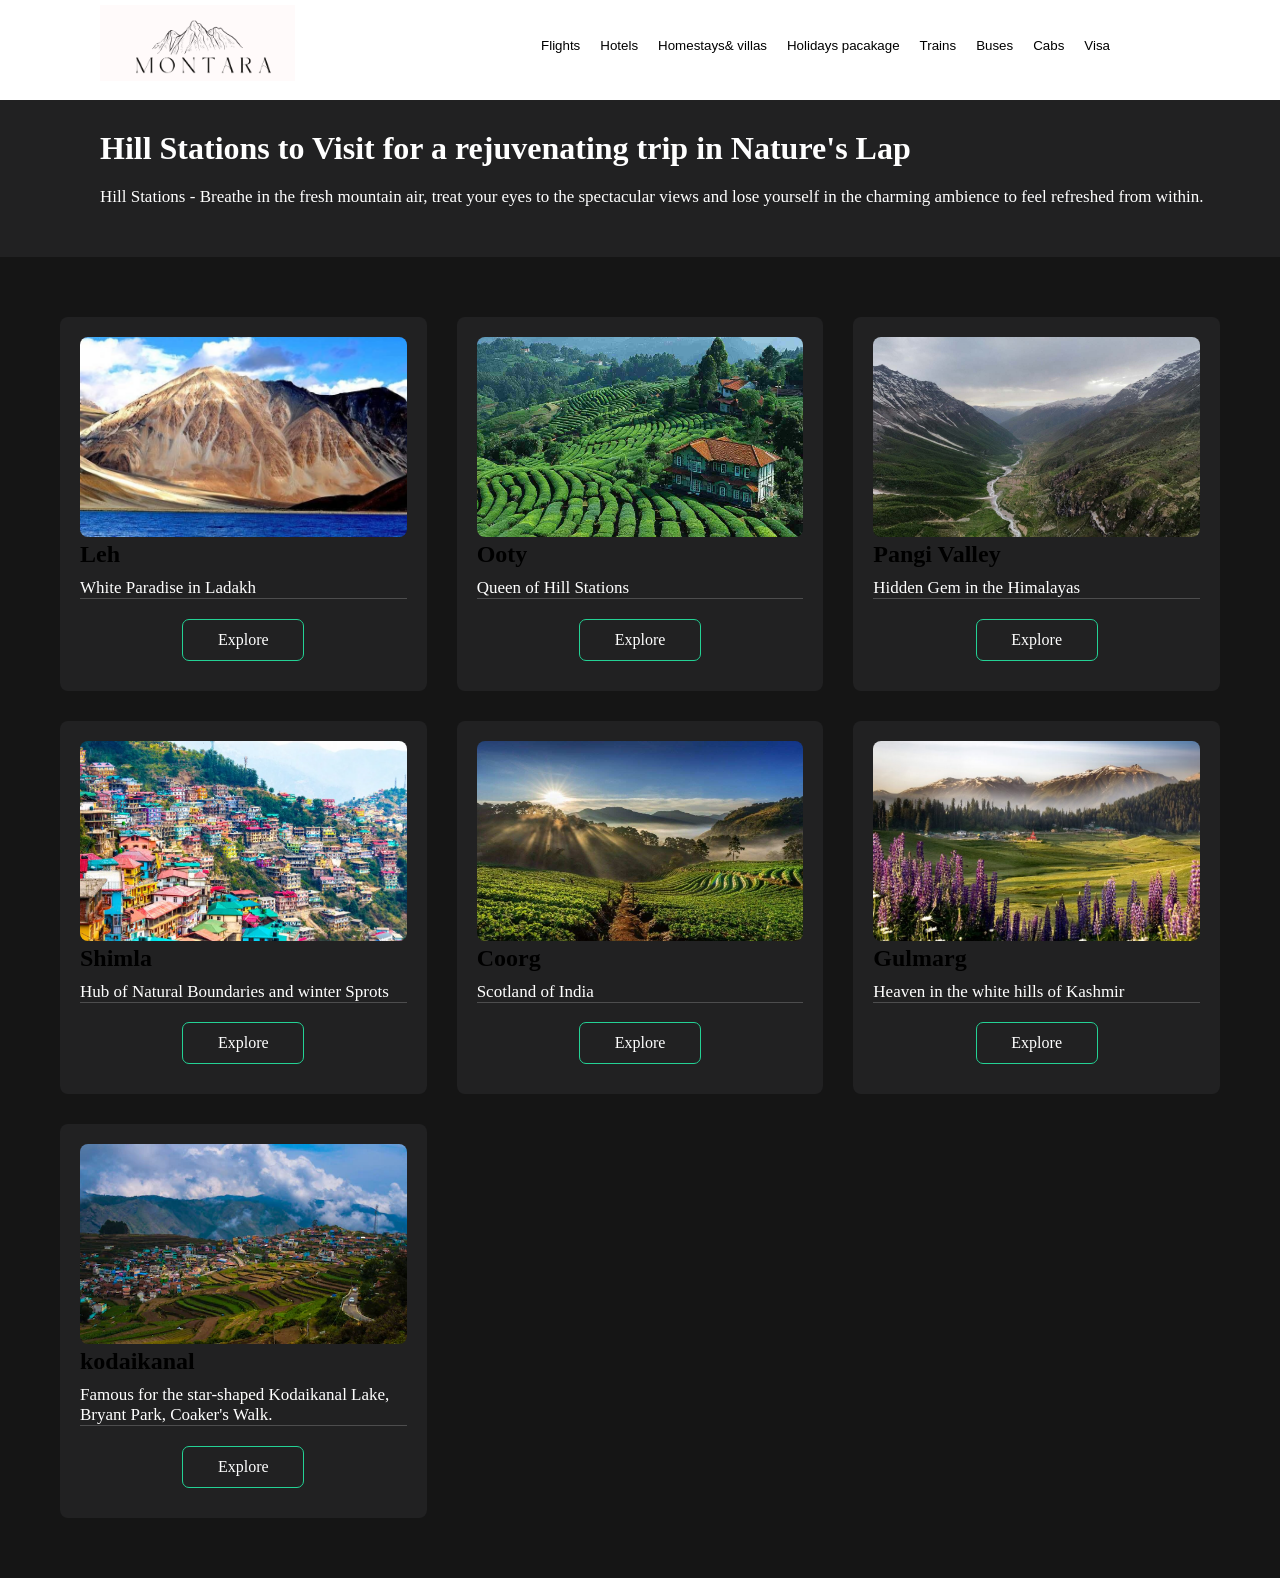
==== index.html @ eee350b7 "code added" ====
<!doctype html>
<html lang="en">

<head>
  <meta charset="UTF-8" />
  <meta name="viewport" content="width=device-width, initial-scale=1.0" />
  <title>Hill Station website</title>
  <link rel="stylesheet" href="style.css" />
</head>

<body>
  <header>
    <div class="box">
      <nav>
        <span><img width="195px" src="Montara.png" /></span>
        <div>
          <button class="headerButtons">Flights</button>
          <button class="headerButtons">Hotels</button>
          <button class="headerButtons">Homestays& villas</button>
          <button class="headerButtons">Holidays pacakage</button>
          <button class="headerButtons">Trains</button>
          <button class="headerButtons">Buses</button>
          <button class="headerButtons">Cabs</button>
          <button class="headerButtons">Visa</button>
        </div>
      </nav>
      <div class="Info">
        <h1>
          Hill Stations to Visit for a rejuvenating trip in Nature's Lap
        </h1>
        <p>
          Hill Stations - Breathe in the fresh mountain air, treat your eyes
          to the spectacular views and lose yourself in the charming ambience
          to feel refreshed from within.
        </p>
      </div>
    </div>
  </header>
  <section class="top-destinations">
    <div class="Cards">
      <img src="Leh-Ladakh.jpg" />
      <h1>Leh</h1>
      <p class="shortPara">White Paradise in Ladakh</p>
      <div class="seperation"></div>
      <a href="leh.html" class="Explore">Explore</a>
    </div>
    <div class="Cards">
      <img src="ooty.jpg" />
      <h1>Ooty</h1>
      <p class="shortPara">Queen of Hill Stations</p>
      <div class="seperation"></div>
      <a href="ooty.html" class="Explore">Explore</a>
    </div>
    <div class="Cards">
      <img src="PangiValleyB.jpg" />
      <h1>Pangi Valley</h1>
      <p class="shortPara">Hidden Gem in the Himalayas</p>
      <div class="seperation"></div>
      <a href="PangiValley.html" class="Explore">Explore</a>
    </div>
    <div class="Cards">
      <img src="Shimla.webp" />
      <h1>Shimla</h1>
      <p class="shortPara">Hub of Natural Boundaries and winter Sprots</p>
      <div class="seperation"></div>
      <a href="Shimla.html" class="Explore">Explore</a>
    </div>
    <div class="Cards">
      <img src="Coorg.jpg" />
      <h1>Coorg</h1>
      <p class="shortPara">Scotland of India</p>
      <div class="seperation"></div>
      <a href="coorg.html" class="Explore">Explore</a>
    </div>
    <div class="Cards">
      <img src="gulmarg.jpg" />
      <h1>Gulmarg</h1>
      <p class="shortPara">Heaven in the white hills of Kashmir</p>
      <div class="seperation"></div>
      <a href="gulmarg.html" class="Explore">Explore</a>
    </div>
    <div class="Cards">
      <img src="Kodaikanal.webp" />
      <h1>kodaikanal</h1>
      <p class="shortPara">
        Famous for the star-shaped Kodaikanal Lake, Bryant Park, Coaker's
        Walk.
      </p>
      <div class="seperation"></div>
      <a href="kodaikanal.html" class="Explore">Explore</a>
    </div>
  </section>

</body>

</html>
---- style.css ----
*{
    margin: 0px;
    padding :0px;
}
image {
    width: 100%; 
    height: auto;   
     
}
nav{
    max-width: 80vw;
  display: flex;
  justify-content: space-between;
  position: relative;
  margin: 0px 50px 0px 100px;
  align-items: center;
  height: 50px;
  top: 20px;
  padding-bottom: 50px;
}

.headerButtons{
    
    height:30px;
    border: 2px solid white;
    background-color:white;
    padding-right:12px;
}
.headerButtons:hover {
    cursor: pointer;
}
.Info{
    background-color: rgb(33,33,34);
    padding: 30px 0 50px 100px;
    color: white;

}
p{
    padding-top: 20px;
    font-size: 17px;
}
.top-destinations{
    background-color: rgb(21,21,21);
    display: grid;
    grid-template-columns: repeat(3, 1fr);
    gap: 30px;
    padding: 60px;
}

.Cards{
    background-color: rgb(33,33,34);
    border-radius: 8px;
    padding: 20px;
    padding-bottom: 30px;
}
.Cards img{
   width: 100%;
   height: 200px;
   object-fit: cover;
   border-radius: 8px;
}
.Cards :hover{
    cursor:pointer;
    
}
.shortPara{
    color:white;
    padding-top:10px;
}
.seperation{
    height: 0.5px;
    background-color: rgba(255, 255, 255, 0.2);
    margin-bottom: 15px;
}
.Explore{
    display: flex;
    justify-content: center;
    align-items: center;

    width: 120px;
    height: 40px;

    margin: 20px auto 0;   

    border: 1px solid rgb(36, 210, 149);
    border-radius: 7px;
    background-color: rgb(33,33,34);
    color: white;
    text-decoration: none;
}
.top-destinations :hover{
    
  transform: scale(1.06);
  transition: transform 0.3s ease-in-out, box-shadow ease;
}
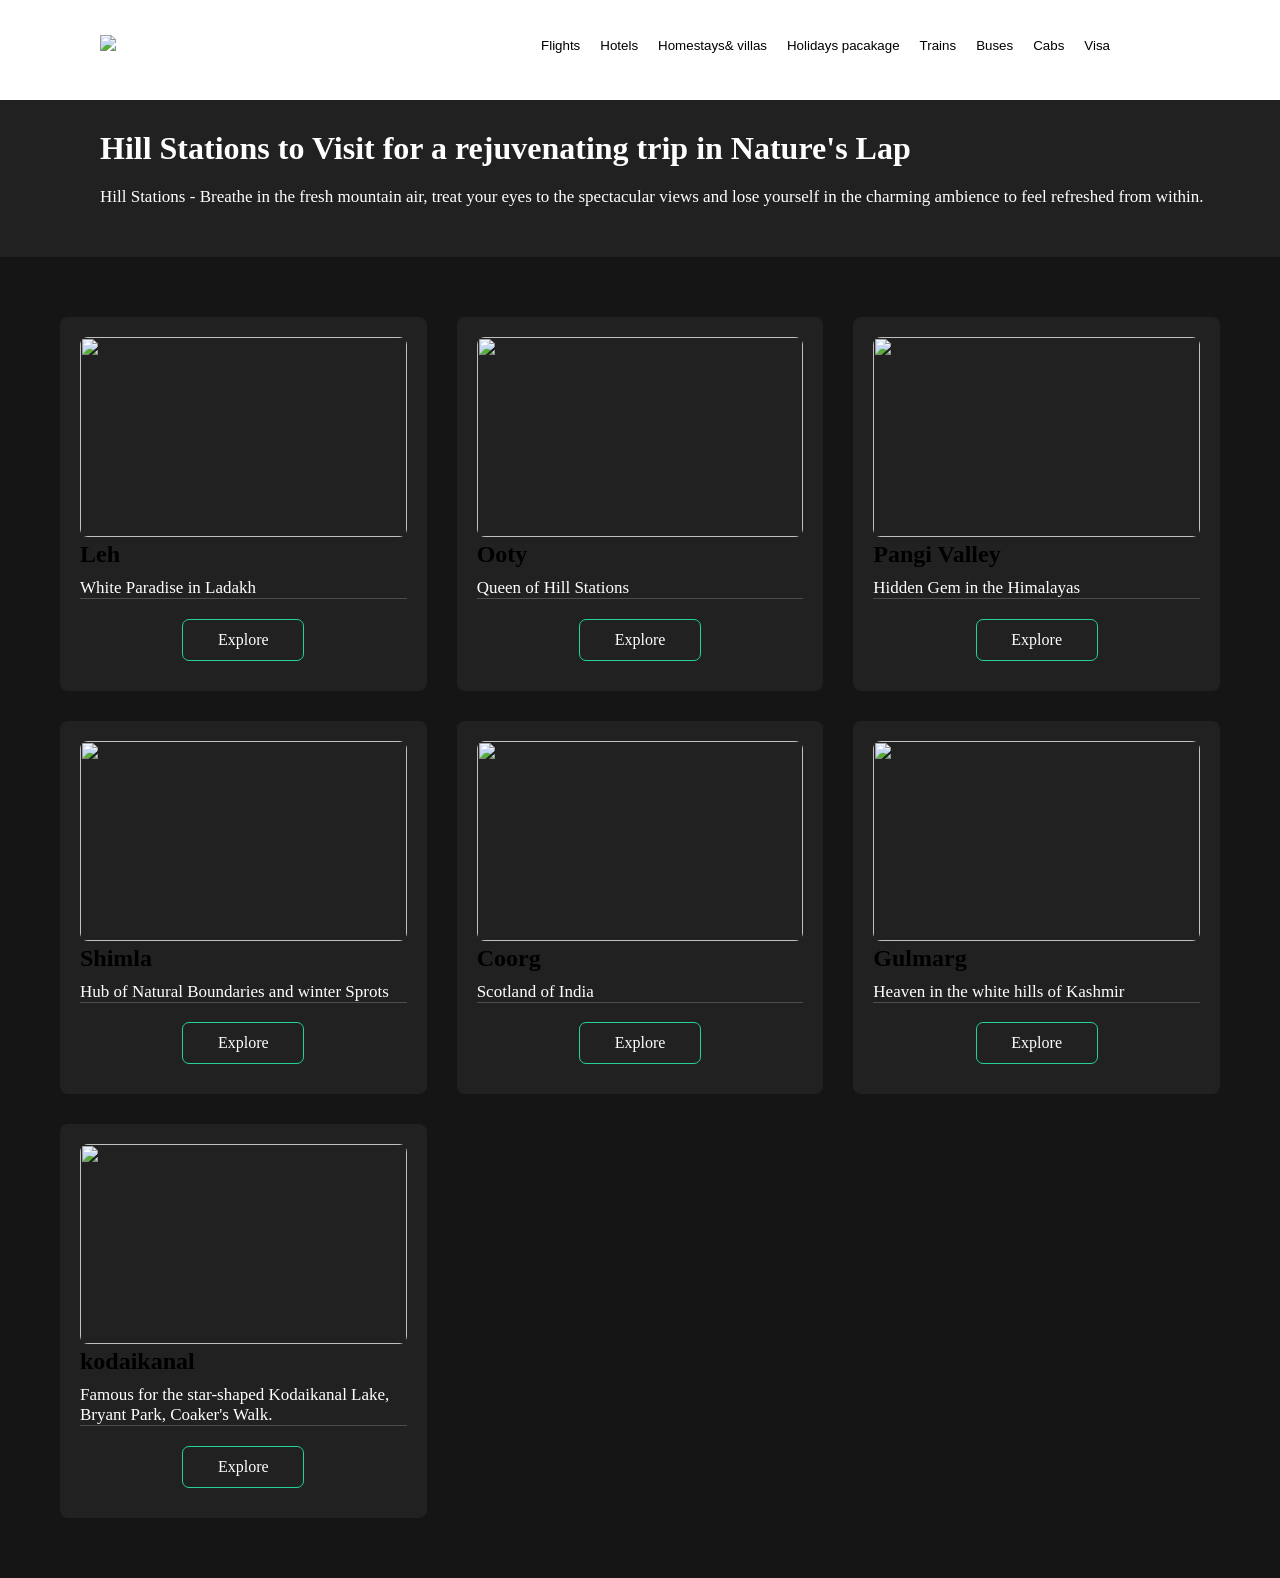
==== commit c6e55a26: "Imahe folder added" ====
--- a/index.html
+++ b/index.html
@@ -12,7 +12,7 @@
   <header>
     <div class="box">
       <nav>
-        <span><img width="195px" src="Montara.png" /></span>
+        <span><img width="195px" src="images/Montara.png" /></span>
         <div>
           <button class="headerButtons">Flights</button>
           <button class="headerButtons">Hotels</button>
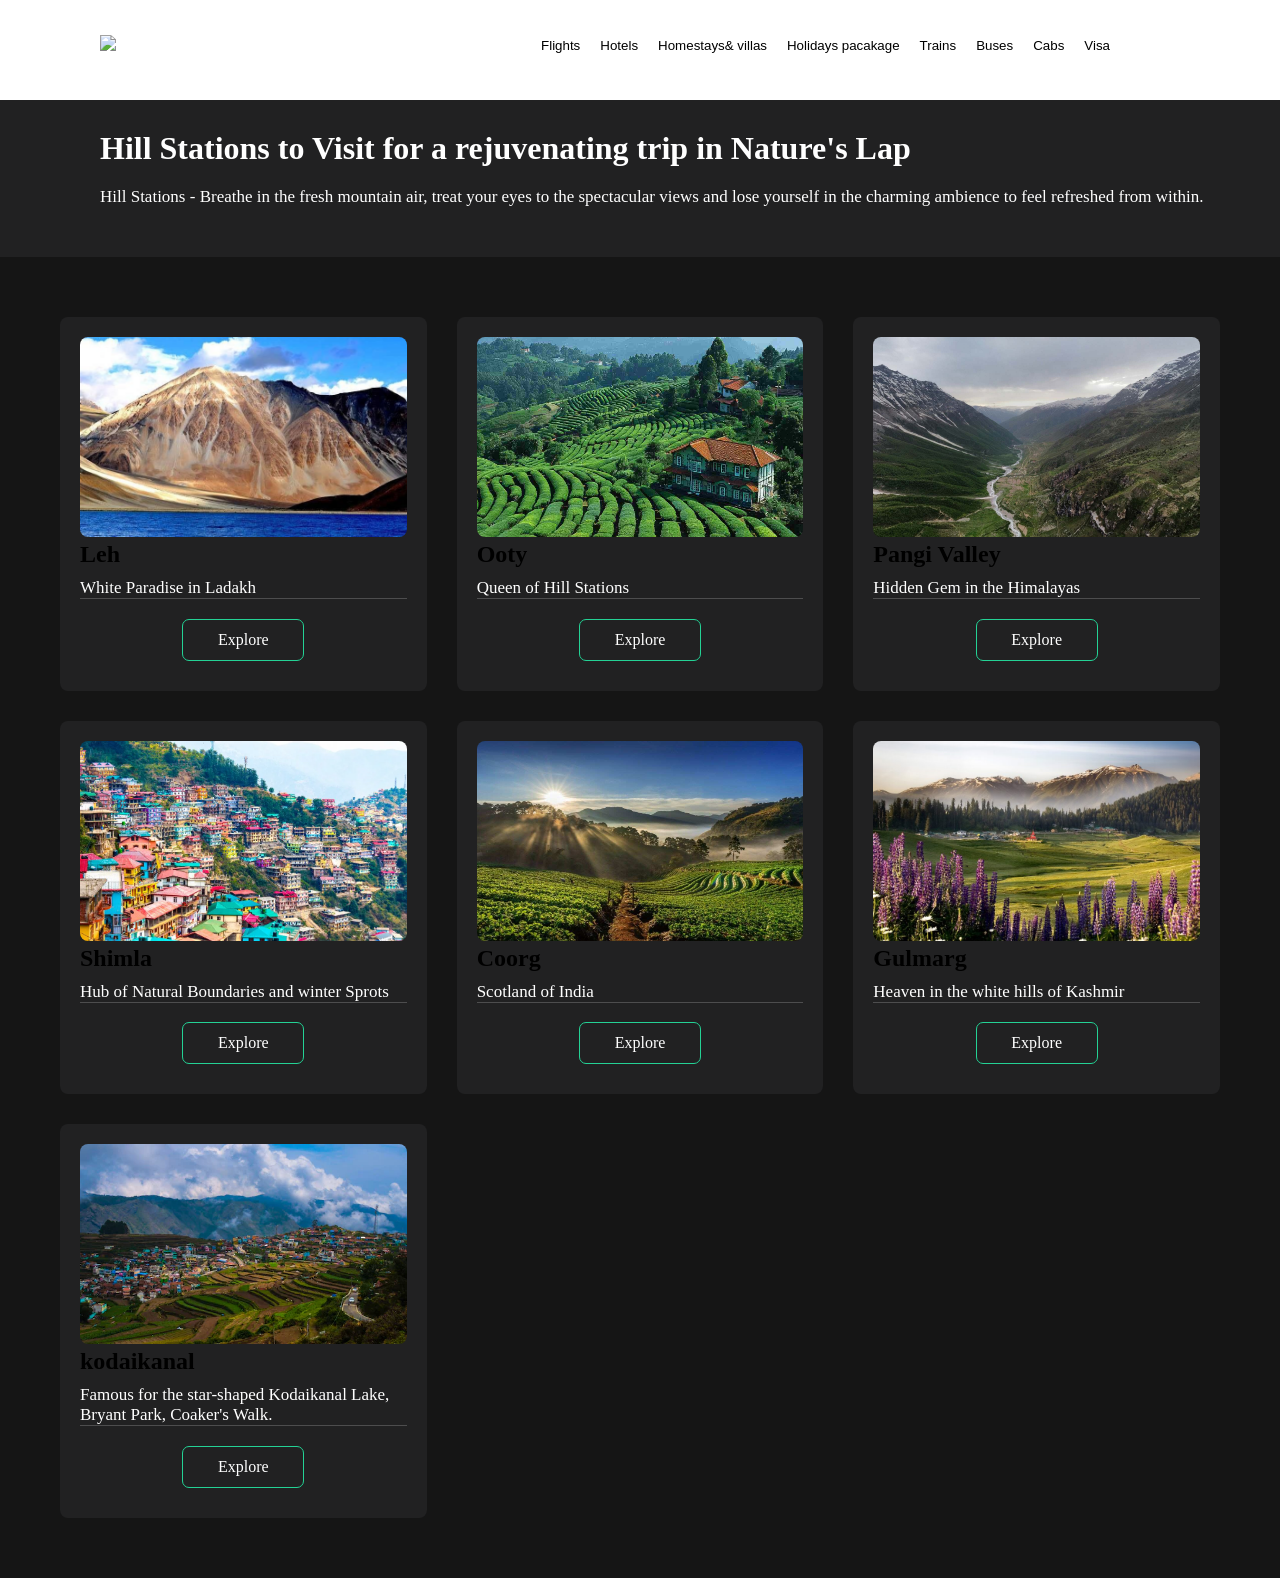
==== commit d6b147f5: "code added" ====
--- a/index.html
+++ b/index.html
@@ -38,49 +38,49 @@
   </header>
   <section class="top-destinations">
     <div class="Cards">
-      <img src="Leh-Ladakh.jpg" />
+      <img src="Images/Leh-Ladakh.jpg" />
       <h1>Leh</h1>
       <p class="shortPara">White Paradise in Ladakh</p>
       <div class="seperation"></div>
       <a href="leh.html" class="Explore">Explore</a>
     </div>
     <div class="Cards">
-      <img src="ooty.jpg" />
+      <img src="Images/ooty.jpg" />
       <h1>Ooty</h1>
       <p class="shortPara">Queen of Hill Stations</p>
       <div class="seperation"></div>
       <a href="ooty.html" class="Explore">Explore</a>
     </div>
     <div class="Cards">
-      <img src="PangiValleyB.jpg" />
+      <img src="Images/PangiValleyB.jpg" />
       <h1>Pangi Valley</h1>
       <p class="shortPara">Hidden Gem in the Himalayas</p>
       <div class="seperation"></div>
       <a href="PangiValley.html" class="Explore">Explore</a>
     </div>
     <div class="Cards">
-      <img src="Shimla.webp" />
+      <img src="Images/Shimla.webp" />
       <h1>Shimla</h1>
       <p class="shortPara">Hub of Natural Boundaries and winter Sprots</p>
       <div class="seperation"></div>
       <a href="Shimla.html" class="Explore">Explore</a>
     </div>
     <div class="Cards">
-      <img src="Coorg.jpg" />
+      <img src="Images/Coorg.jpg" />
       <h1>Coorg</h1>
       <p class="shortPara">Scotland of India</p>
       <div class="seperation"></div>
       <a href="coorg.html" class="Explore">Explore</a>
     </div>
     <div class="Cards">
-      <img src="gulmarg.jpg" />
+      <img src="Images/gulmarg.jpg" />
       <h1>Gulmarg</h1>
       <p class="shortPara">Heaven in the white hills of Kashmir</p>
       <div class="seperation"></div>
       <a href="gulmarg.html" class="Explore">Explore</a>
     </div>
     <div class="Cards">
-      <img src="Kodaikanal.webp" />
+      <img src="Images/Kodaikanal.webp" />
       <h1>kodaikanal</h1>
       <p class="shortPara">
         Famous for the star-shaped Kodaikanal Lake, Bryant Park, Coaker's
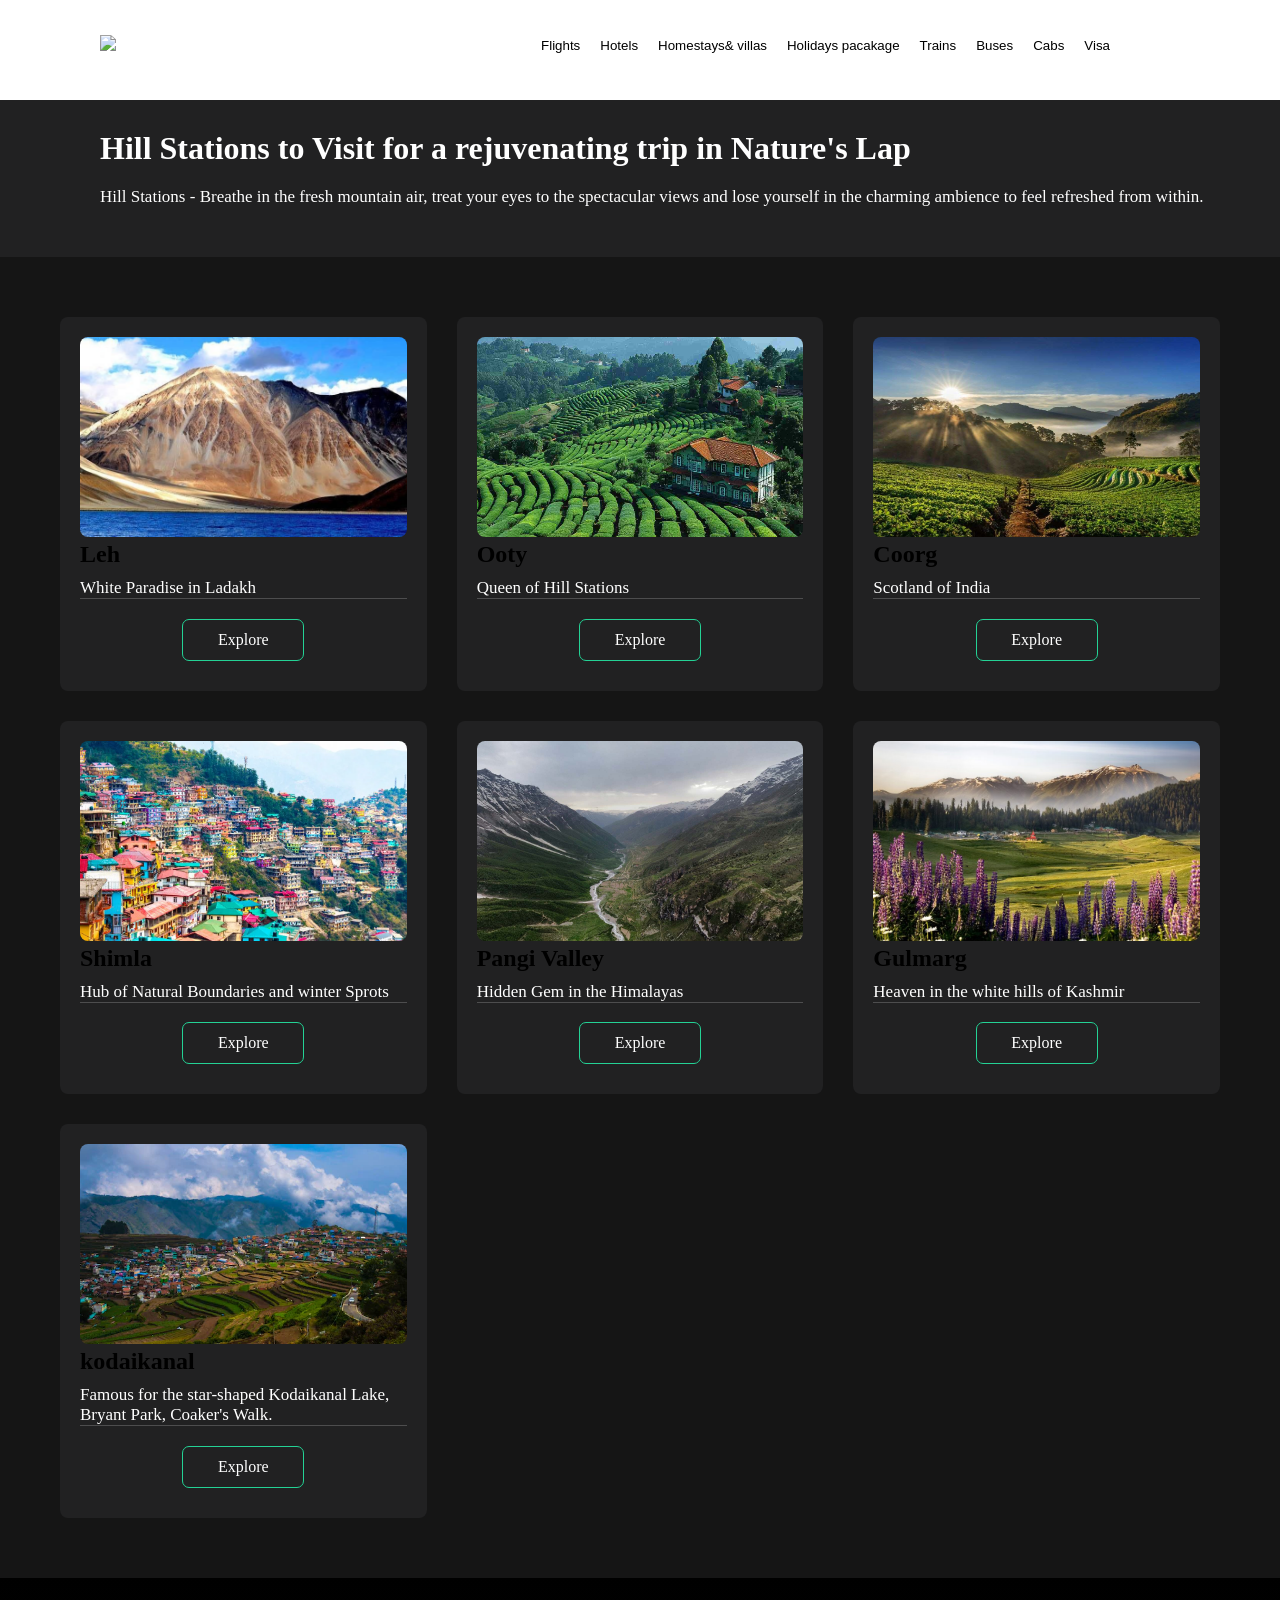
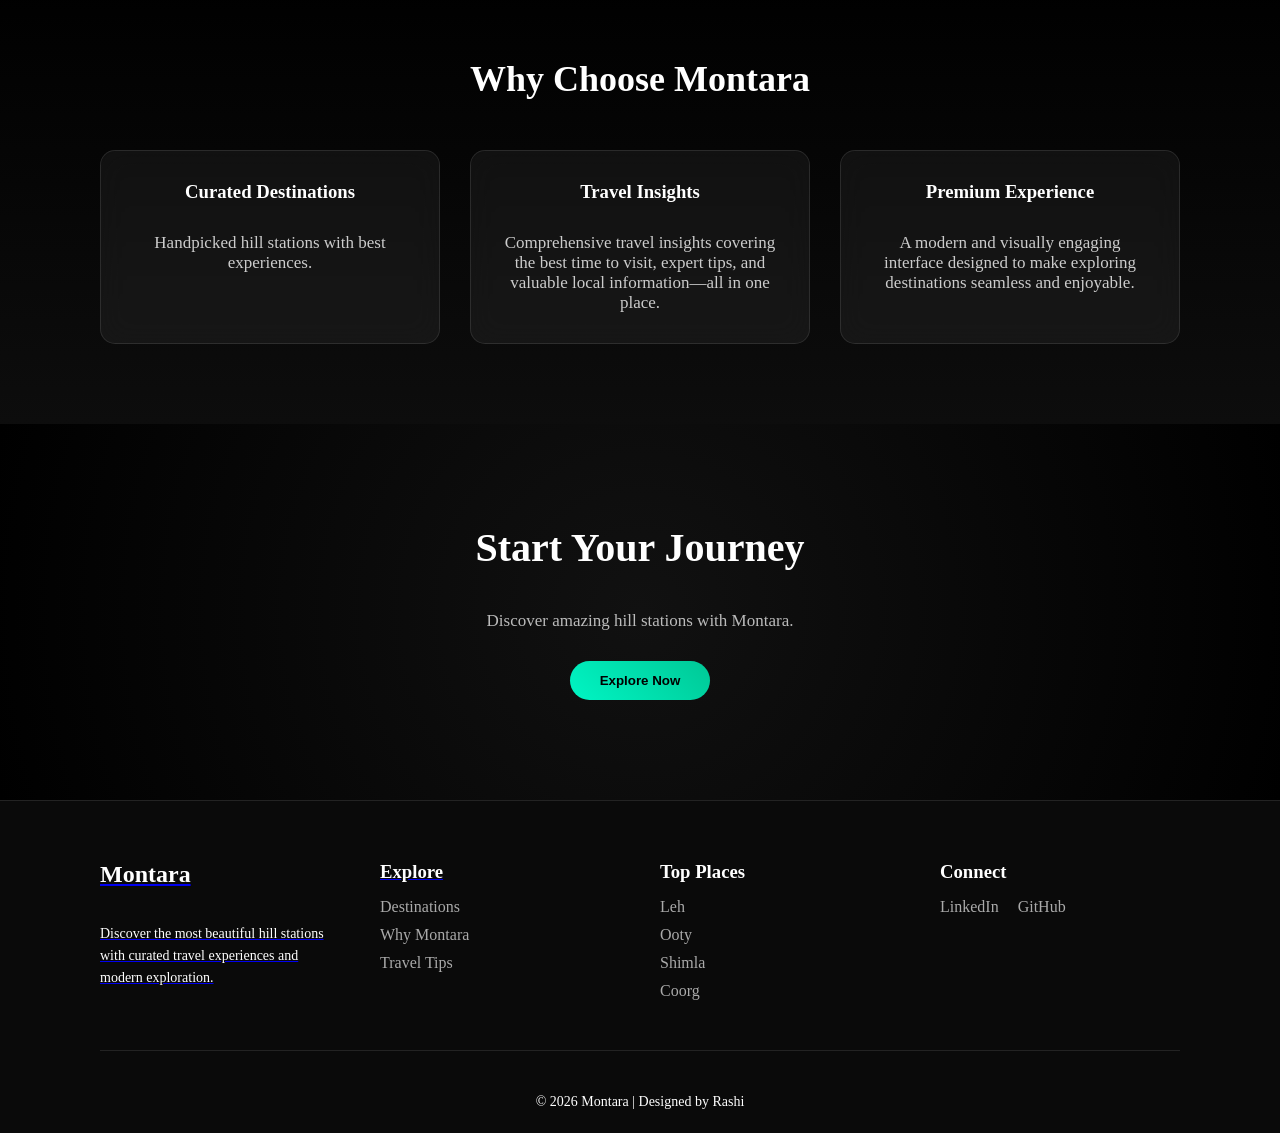
==== commit 8914e004: "code added" ====
--- a/index.html
+++ b/index.html
@@ -36,7 +36,7 @@
       </div>
     </div>
   </header>
-  <section class="top-destinations">
+  <section class="top-destinations" id="destinations">
     <div class="Cards">
       <img src="Images/Leh-Ladakh.jpg" />
       <h1>Leh</h1>
@@ -52,12 +52,13 @@
       <a href="ooty.html" class="Explore">Explore</a>
     </div>
     <div class="Cards">
-      <img src="Images/PangiValleyB.jpg" />
-      <h1>Pangi Valley</h1>
-      <p class="shortPara">Hidden Gem in the Himalayas</p>
+      <img src="Images/Coorg.jpg" />
+      <h1>Coorg</h1>
+      <p class="shortPara">Scotland of India</p>
       <div class="seperation"></div>
-      <a href="PangiValley.html" class="Explore">Explore</a>
+      <a href="coorg.html" class="Explore">Explore</a>
     </div>
+
     <div class="Cards">
       <img src="Images/Shimla.webp" />
       <h1>Shimla</h1>
@@ -66,11 +67,11 @@
       <a href="Shimla.html" class="Explore">Explore</a>
     </div>
     <div class="Cards">
-      <img src="Images/Coorg.jpg" />
-      <h1>Coorg</h1>
-      <p class="shortPara">Scotland of India</p>
+      <img src="Images/PangiValleyB.jpg" />
+      <h1>Pangi Valley</h1>
+      <p class="shortPara">Hidden Gem in the Himalayas</p>
       <div class="seperation"></div>
-      <a href="coorg.html" class="Explore">Explore</a>
+      <a href="PangiValley.html" class="Explore">Explore</a>
     </div>
     <div class="Cards">
       <img src="Images/gulmarg.jpg" />
@@ -90,7 +91,81 @@
       <a href="kodaikanal.html" class="Explore">Explore</a>
     </div>
   </section>
+  <section class="why" id="montara">
+    <h1>Why Choose Montara</h1>
 
+    <div class="why-grid">
+      <div class="why-card">
+        <h3>Curated Destinations</h3>
+        <p>Handpicked hill stations with best experiences.</p>
+      </div>
+
+      <div class="why-card">
+        <h3>Travel Insights</h3>
+        <p>Comprehensive travel insights covering the best time to visit, expert tips, and valuable local
+          information—all in one place.</p>
+      </div>
+
+      <div class="why-card">
+        <h3>Premium Experience</h3>
+        <p>A modern and visually engaging interface designed to make exploring destinations seamless and enjoyable.</p>
+      </div>
+    </div>
+  </section>
+
+  <section class="cta" id="tips">
+    <h1>Start Your Journey</h1>
+    <p>Discover amazing hill stations with Montara.</p>
+    <a href="#destinations"><button>Explore Now</button>
+  </section>
+
+  <footer class="footer">
+
+    <div class="footer-container">
+
+      <!-- Brand -->
+      <div class="footer-about">
+        <h2>Montara</h2>
+        <p>Discover the most beautiful hill stations with curated travel experiences and modern exploration.</p>
+      </div>
+
+      <!-- Links -->
+      <div class="footer-links">
+        <h3>Explore</h3>
+        <ul>
+          <li><a href="#destinations">Destinations</a></li>
+          <li><a href="#montara">Why Montara</a></li>
+          <li><a href="#tips">Travel Tips</a></li>
+        </ul>
+      </div>
+
+      <!-- Destinations -->
+      <div class="footer-dest">
+        <h3>Top Places</h3>
+        <ul>
+          <li><a href="leh.html">Leh</a></li>
+          <li><a href="ooty.html">Ooty</a></li>
+          <li><a href="shimla.html">Shimla</a></li>
+          <li><a href="coorg.html">Coorg</a></li>
+        </ul>
+      </div>
+
+      <!-- Social -->
+      <div class="footer-social">
+        <h3>Connect</h3>
+        <div class="icons">
+          <a href="https://www.linkedin.com/in/rashi-kumari-15987a321/" target="_blank">LinkedIn</a>
+          <a href="https://github.com/RashiSingh1" target="_blank">GitHub</a>
+        </div>
+      </div>
+
+    </div>
+
+    <div class="footer-bottom">
+      <p>© 2026 Montara | Designed by Rashi</p>
+    </div>
+
+  </footer>
 </body>
 
 </html>
--- a/style.css
+++ b/style.css
@@ -1,8 +1,11 @@
-
+html{
+    scroll-behavior: smooth;
+}
 *{
     margin: 0px;
     padding :0px;
 }
+
 image {
     width: 100%; 
     height: auto;   
@@ -60,9 +63,9 @@
    object-fit: cover;
    border-radius: 8px;
 }
-.Cards :hover{
-    cursor:pointer;
-    
+.Cards:hover {
+  transform: scale(1.06);
+  transition: 0.3s;
 }
 .shortPara{
     color:white;
@@ -93,4 +96,268 @@
     
   transform: scale(1.06);
   transition: transform 0.3s ease-in-out, box-shadow ease;
+}
+.why {
+  padding: 80px 100px;
+  background: linear-gradient(to bottom, #000, #0d0d0d);
+  color: white;
+  text-align: center;
+}
+
+.why h1 {
+  font-size: 36px;
+  margin-bottom: 50px;
+}
+
+.why-grid {
+  display: grid;
+  grid-template-columns: repeat(auto-fit, minmax(250px, 1fr));
+  gap: 30px;
+}
+
+/* GLASS CARD */
+.why-card {
+  background: rgba(255, 255, 255, 0.05);
+  backdrop-filter: blur(15px);
+  border-radius: 15px;
+  padding: 30px;
+  border: 1px solid rgba(255,255,255,0.1);
+  transition: 0.4s;
+}
+
+.why-card:hover {
+  transform: translateY(-10px) scale(1.03);
+  border: 1px solid #00f5c4;
+  box-shadow: 0 10px 30px rgba(0,0,0,0.5);
+}
+
+.why-card h3 {
+  margin-bottom: 10px;
+}
+
+.why-card p {
+  color: #ccc;
+}
+.cta {
+  padding: 100px 20px;
+  text-align: center;
+  background: radial-gradient(circle at center, #111, #000);
+  color: white;
+}
+
+.cta h1 {
+  font-size: 40px;
+  margin-bottom: 20px;
+}
+
+.cta p {
+  color: #bbb;
+  margin-bottom: 30px;
+}
+
+.cta button {
+  padding: 12px 30px;
+  border-radius: 30px;
+  border: none;
+  background: linear-gradient(45deg, #00f5c4, #00c896);
+  color: black;
+  font-weight: 600;
+  cursor: pointer;
+  transition: 0.3s;
+}
+
+.cta button:hover {
+  transform: scale(1.1);
+  box-shadow:  rgba(0,245,196,0.4);
+}
+
+.footer {
+  background: #0a0a0a;
+  color: #ccc;
+  padding: 60px 100px 20px;
+  border-top: 1px solid rgba(255,255,255,0.1);
+}
+
+.footer-container {
+  display: grid;
+  grid-template-columns: repeat(auto-fit, minmax(220px, 1fr));
+  gap: 40px;
+}
+
+.footer h2, .footer h3 {
+  color: white;
+  margin-bottom: 15px;
+}
+
+.footer p {
+  font-size: 14px;
+  line-height: 1.6;
+  color:white;
+}
+
+.footer ul {
+  list-style: none;
+}
+
+.footer ul li {
+  margin-bottom: 10px;
+}
+
+.footer ul li a {
+  text-decoration: none;
+  color: #aaa;
+  transition: 0.3s;
+}
+
+.footer ul li a:hover {
+  color: #00f5c4;
+}
+
+.icons a {
+  display: inline-block;
+  margin-right: 15px;
+  color: #aaa;
+  text-decoration: none;
+  transition: 0.3s;
+}
+
+.icons a:hover {
+  color: #00f5c4;
+  transform: translateY(-3px);
+}
+
+.footer-bottom {
+  text-align: center;
+  margin-top: 40px;
+  padding-top: 20px;
+  font-size: 14px;
+  border-top: 1px solid rgba(255,255,255,0.1);
+}
+
+/* ========================= */
+/* 💻 Tablets (<= 992px) */
+/* ========================= */
+@media (max-width: 992px) {
+
+  nav {
+    flex-direction: column;
+    align-items: center;
+    margin: 0 30px;
+    gap: 15px;
+  }
+
+  nav div {
+    display: flex;
+    flex-wrap: wrap;
+    justify-content: center;
+    gap: 10px;
+  }
+
+  .Info {
+    padding: 40px 30px;
+    text-align: center;
+  }
+
+  .top-destinations {
+    grid-template-columns: repeat(2, 1fr);
+    padding: 40px;
+  }
+
+  .why {
+    padding: 60px 40px;
+  }
+
+  .cta {
+    padding: 70px 20px;
+  }
+
+  .footer {
+    padding: 50px 40px 20px;
+  }
+
+}
+
+
+/* ========================= */
+/* 📱 Mobile (<= 768px) */
+/* ========================= */
+@media (max-width: 768px) {
+
+  nav {
+    margin: 0 20px;
+  }
+
+  .headerButtons {
+    font-size: 12px;
+    padding: 5px 8px;
+    height: auto;
+  }
+
+  .Info {
+    padding: 30px 20px;
+  }
+
+  .Info h1 {
+    font-size: 22px;
+  }
+
+  p {
+    font-size: 14px;
+  }
+
+  .top-destinations {
+    grid-template-columns: 1fr;
+    padding: 30px 20px;
+  }
+
+  .Cards {
+    padding: 15px;
+  }
+
+  .Cards img {
+    height: 180px;
+  }
+
+  .why {
+    padding: 50px 20px;
+  }
+
+  .why h1 {
+    font-size: 26px;
+  }
+
+  .cta h1 {
+    font-size: 28px;
+  }
+
+  .footer {
+    padding: 40px 20px;
+  }
+
+}
+
+
+/* ========================= */
+/* 📱 Small Mobile (<= 480px) */
+/* ========================= */
+@media (max-width: 480px) {
+
+  .headerButtons {
+    font-size: 10px;
+    padding: 4px 6px;
+  }
+
+  .Info h1 {
+    font-size: 18px;
+  }
+
+  .cta h1 {
+    font-size: 22px;
+  }
+
+  .cta button {
+    padding: 10px 20px;
+    font-size: 14px;
+  }
+
 }
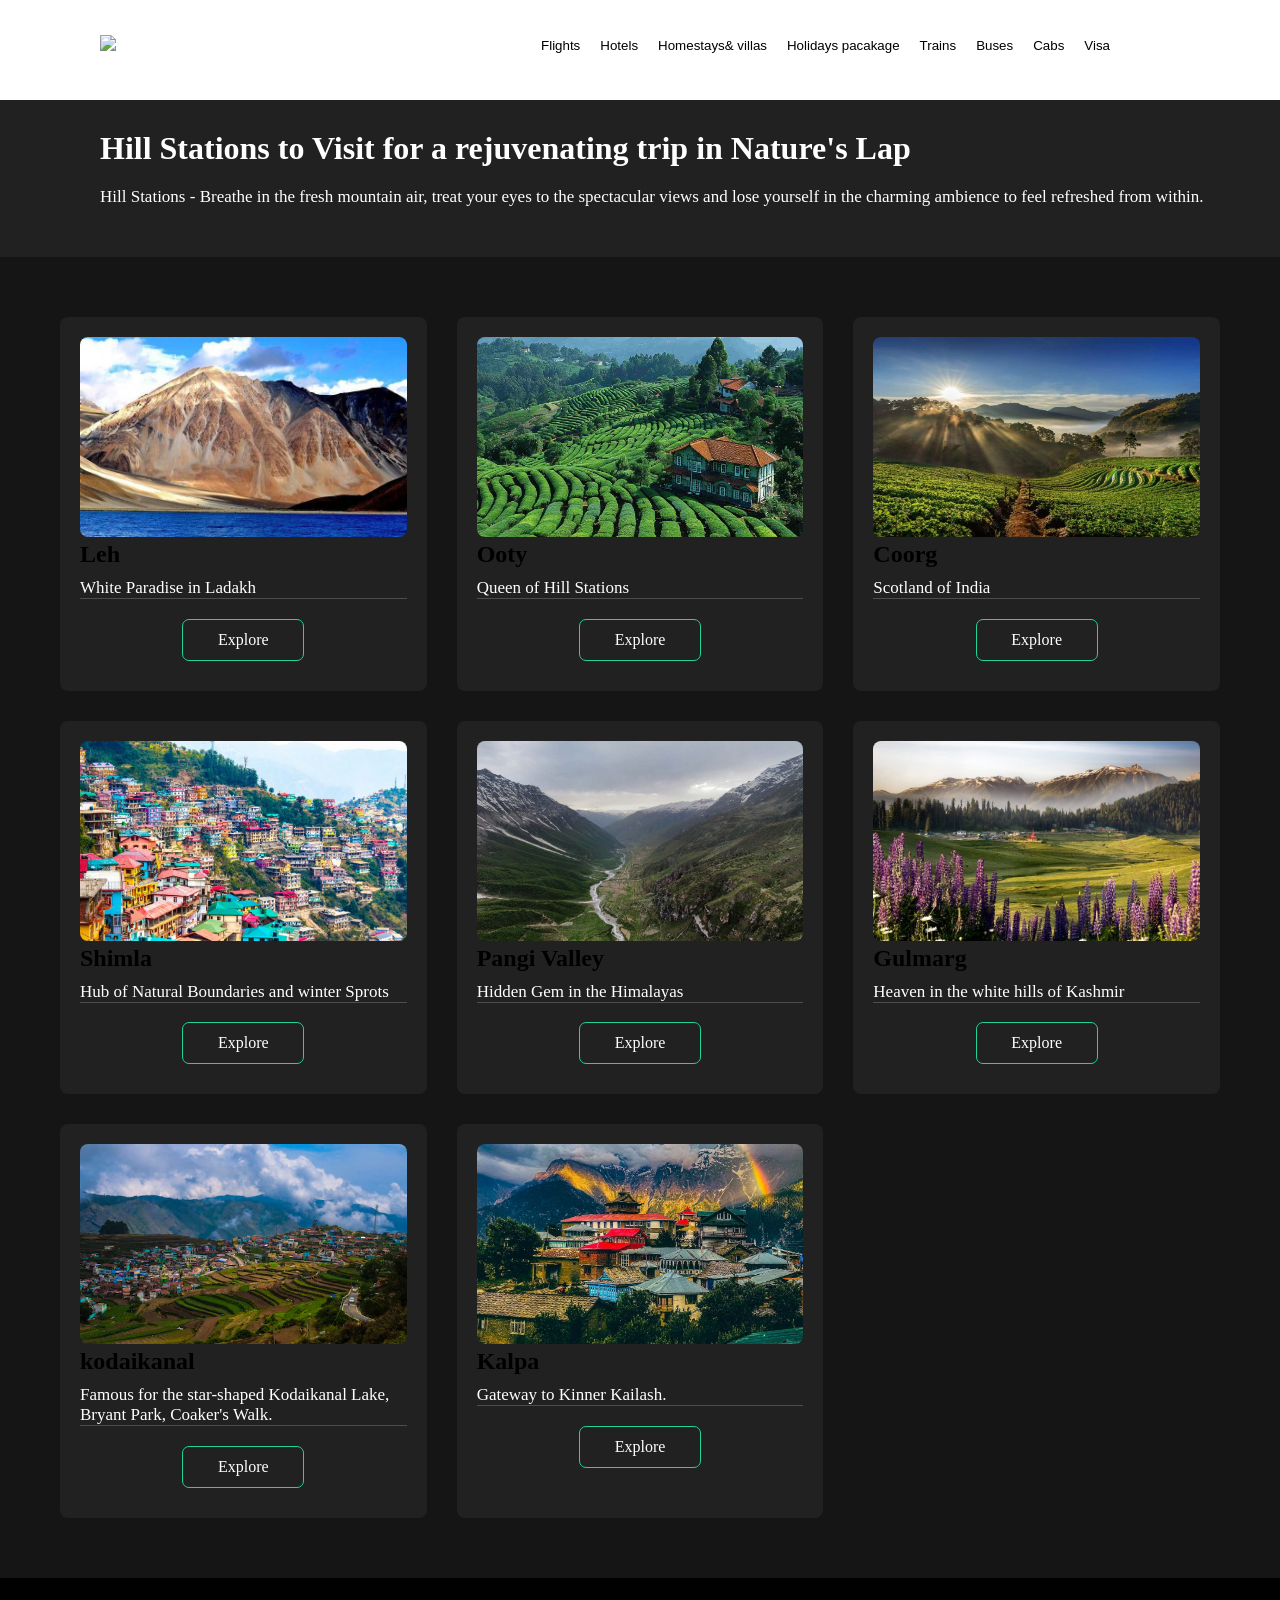
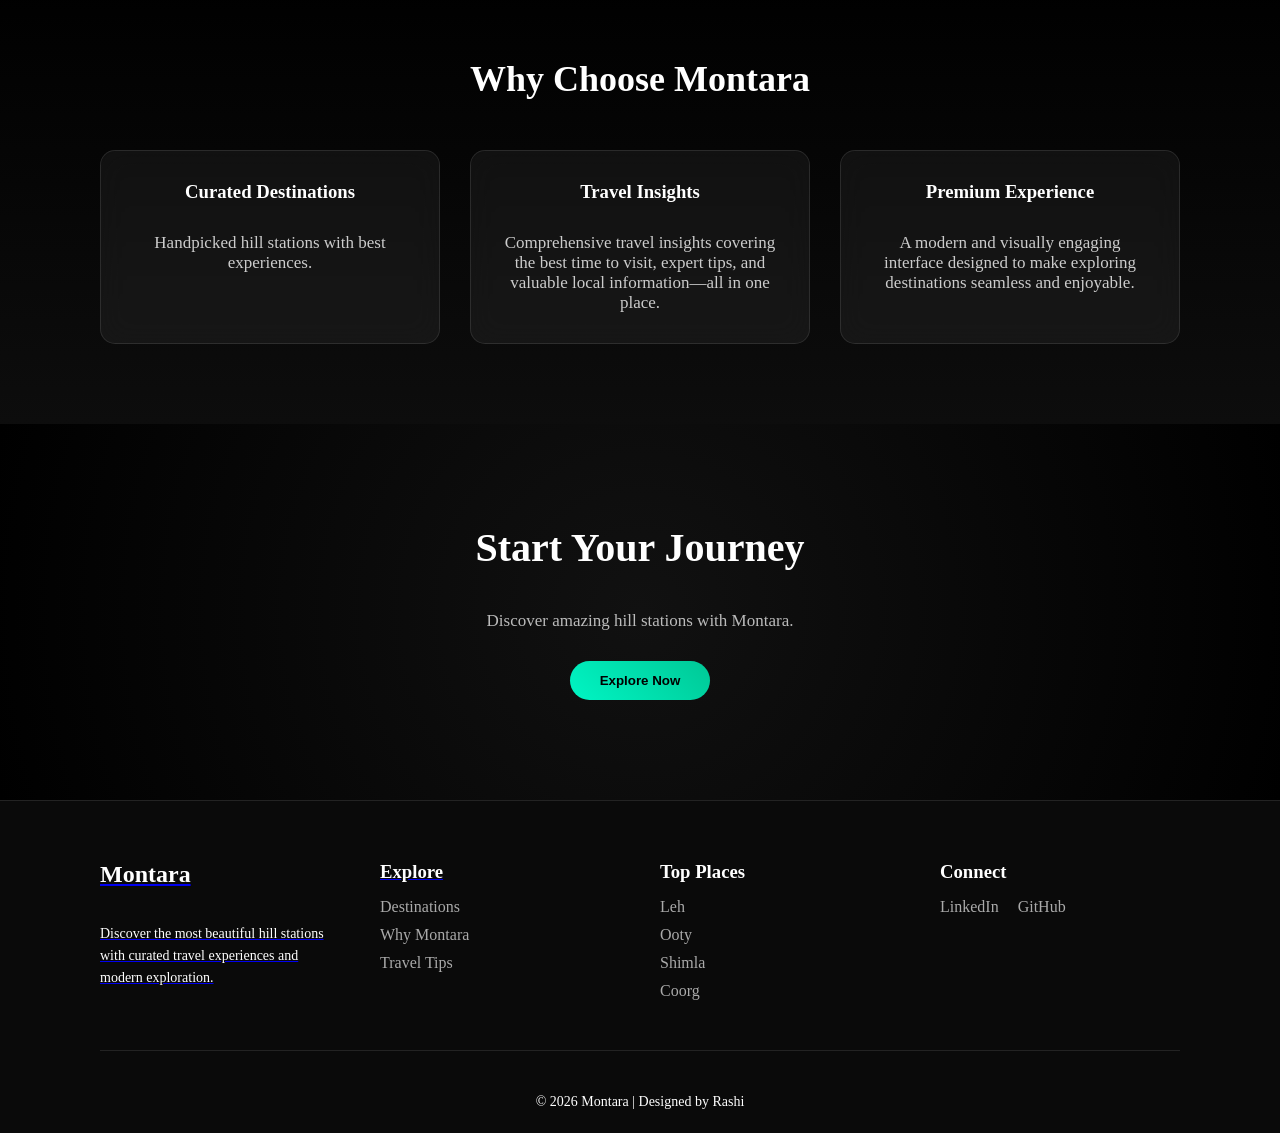
==== commit 6f3cf9bf: "Kalpa" ====
--- a/index.html
+++ b/index.html
@@ -90,6 +90,15 @@
       <div class="seperation"></div>
       <a href="kodaikanal.html" class="Explore">Explore</a>
     </div>
+    <div class="Cards">
+      <img src="Images/kalpa.jpg" />
+      <h1>Kalpa</h1>
+      <p class="shortPara">
+        Gateway to Kinner Kailash.
+      </p>
+      <div class="seperation"></div>
+      <a href="kalpa.html" class="Explore">Explore</a>
+    </div>
   </section>
   <section class="why" id="montara">
     <h1>Why Choose Montara</h1>
@@ -123,13 +132,13 @@
 
     <div class="footer-container">
 
-      <!-- Brand -->
+    
       <div class="footer-about">
         <h2>Montara</h2>
         <p>Discover the most beautiful hill stations with curated travel experiences and modern exploration.</p>
       </div>
 
-      <!-- Links -->
+    
       <div class="footer-links">
         <h3>Explore</h3>
         <ul>
--- a/style.css
+++ b/style.css
@@ -234,9 +234,6 @@
   border-top: 1px solid rgba(255,255,255,0.1);
 }
 
-/* ========================= */
-/* 💻 Tablets (<= 992px) */
-/* ========================= */
 @media (max-width: 992px) {
 
   nav {
@@ -278,9 +275,6 @@
 }
 
 
-/* ========================= */
-/* 📱 Mobile (<= 768px) */
-/* ========================= */
 @media (max-width: 768px) {
 
   nav {
@@ -337,9 +331,6 @@
 }
 
 
-/* ========================= */
-/* 📱 Small Mobile (<= 480px) */
-/* ========================= */
 @media (max-width: 480px) {
 
   .headerButtons {
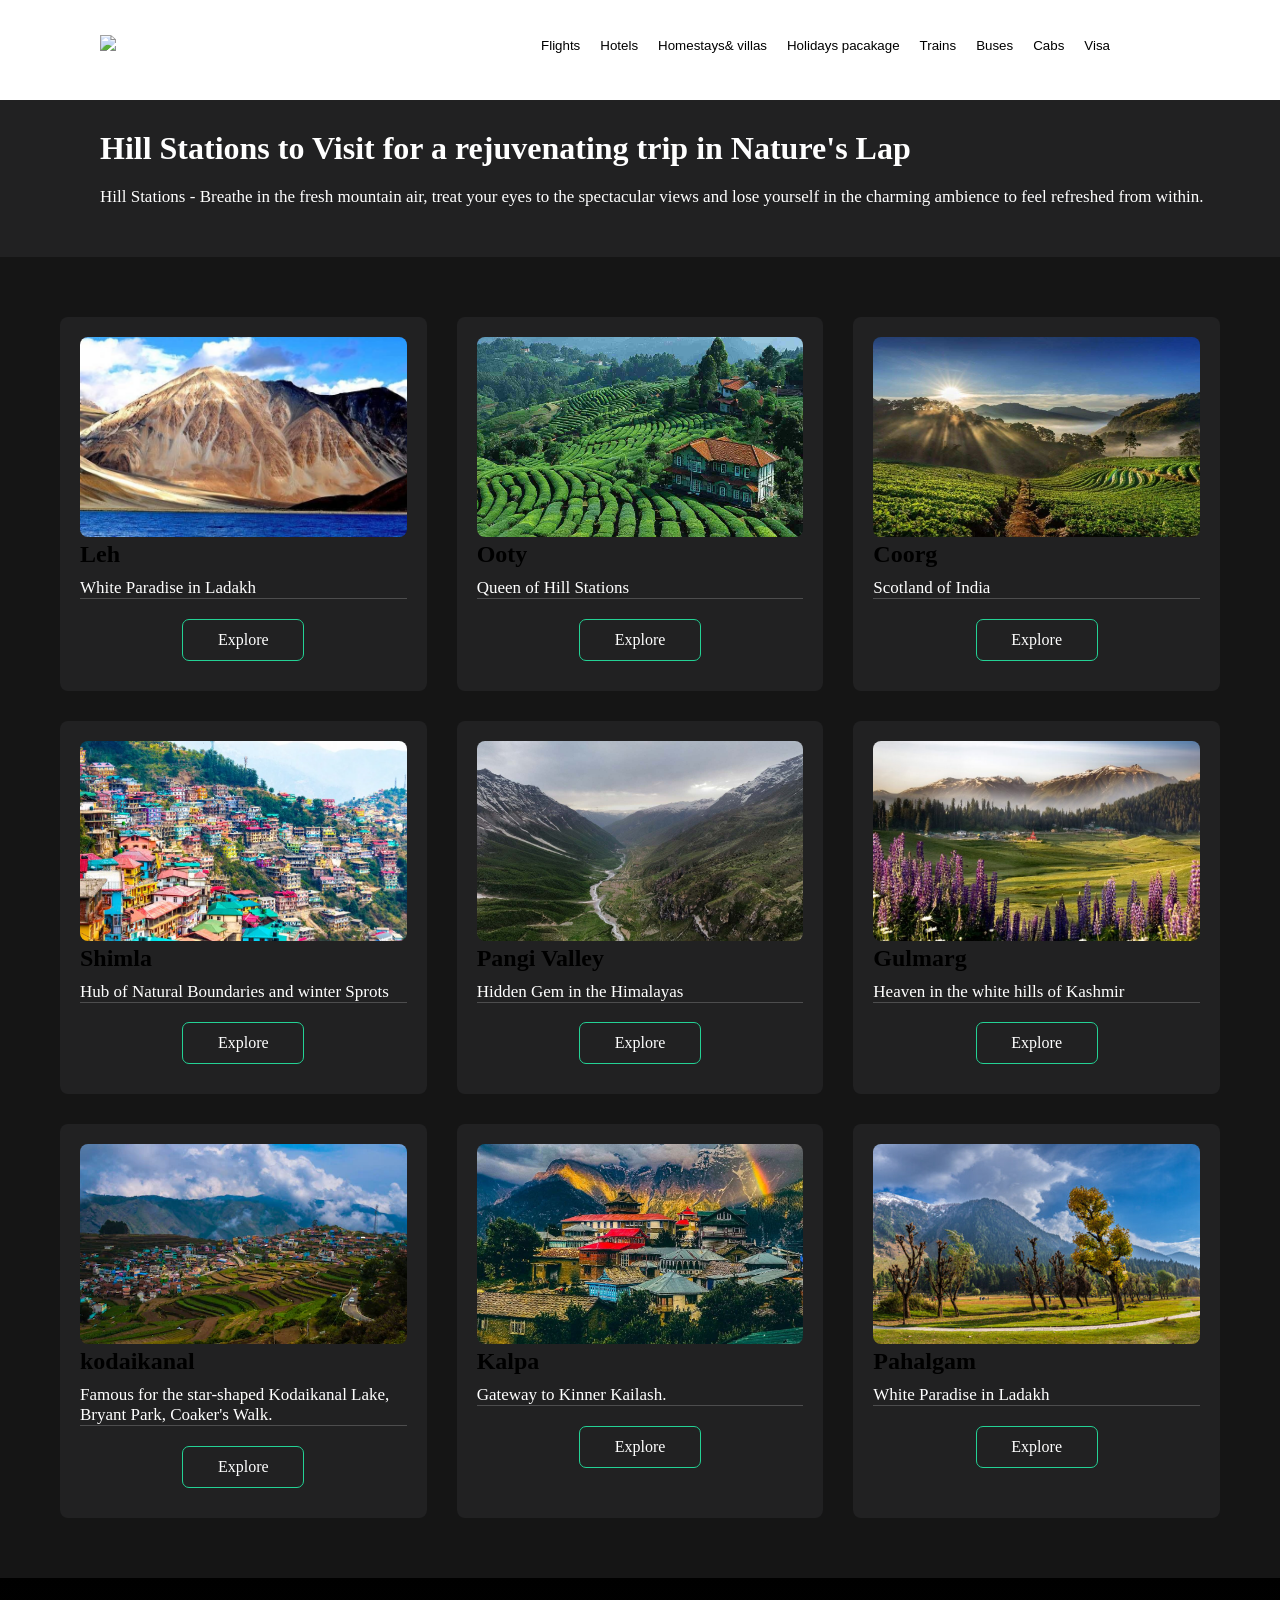
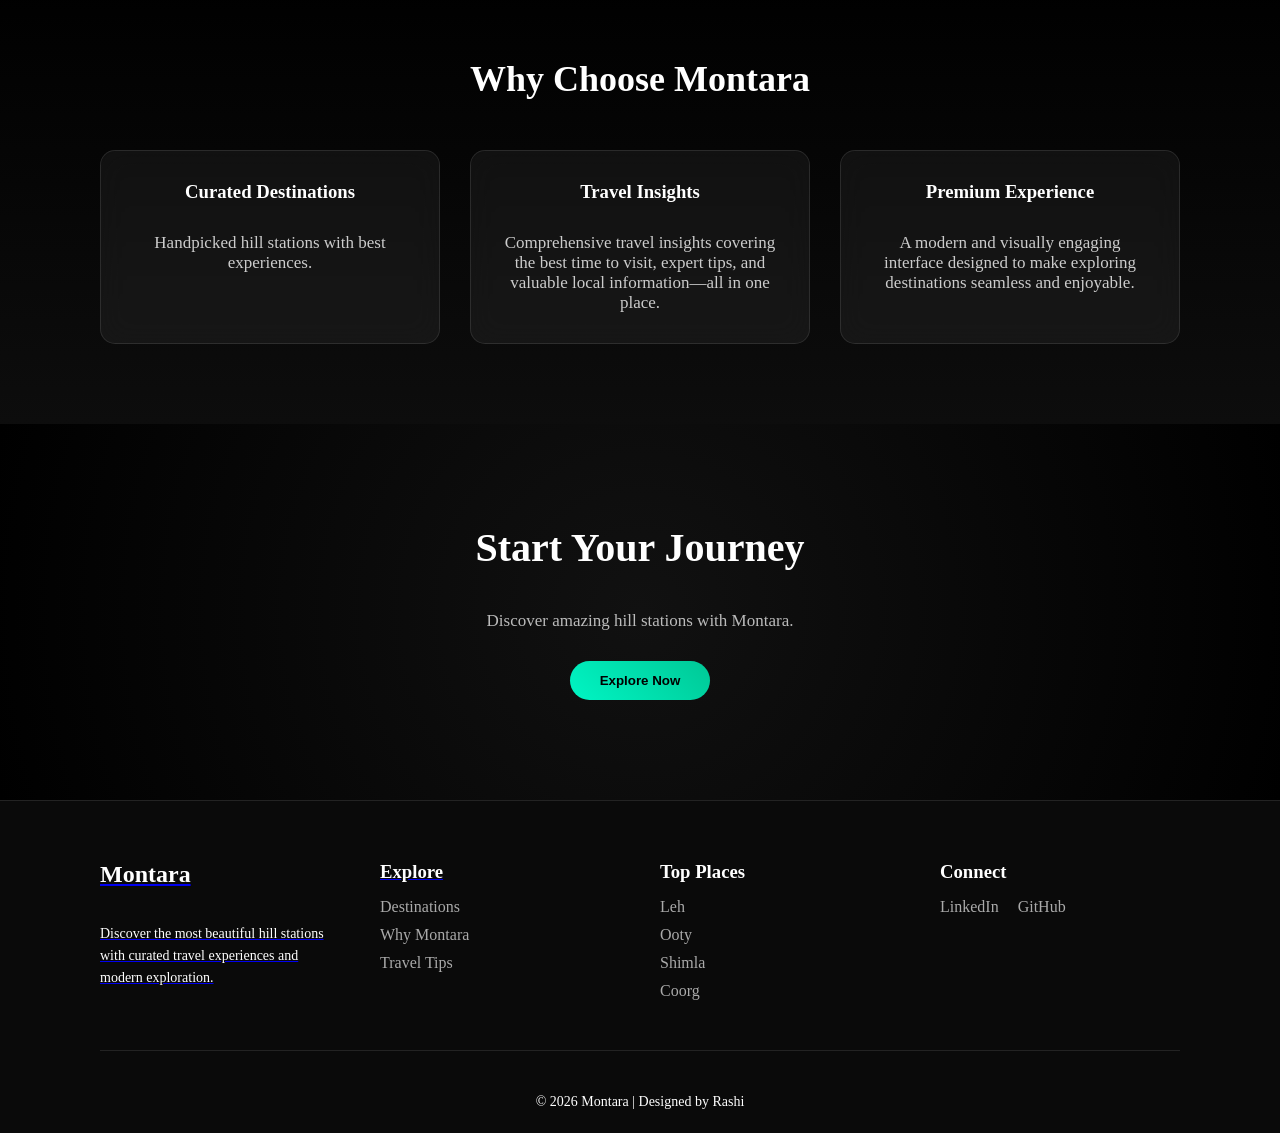
==== commit 0628235c: "pahalgam" ====
--- a/index.html
+++ b/index.html
@@ -99,6 +99,13 @@
       <div class="seperation"></div>
       <a href="kalpa.html" class="Explore">Explore</a>
     </div>
+     <div class="Cards">
+      <img src="Images/pahalgam.jpg" />
+      <h1>Pahalgam</h1>
+      <p class="shortPara">White Paradise in Ladakh</p>
+      <div class="seperation"></div>
+      <a href="leh.html" class="Explore">Explore</a>
+    </div>
   </section>
   <section class="why" id="montara">
     <h1>Why Choose Montara</h1>
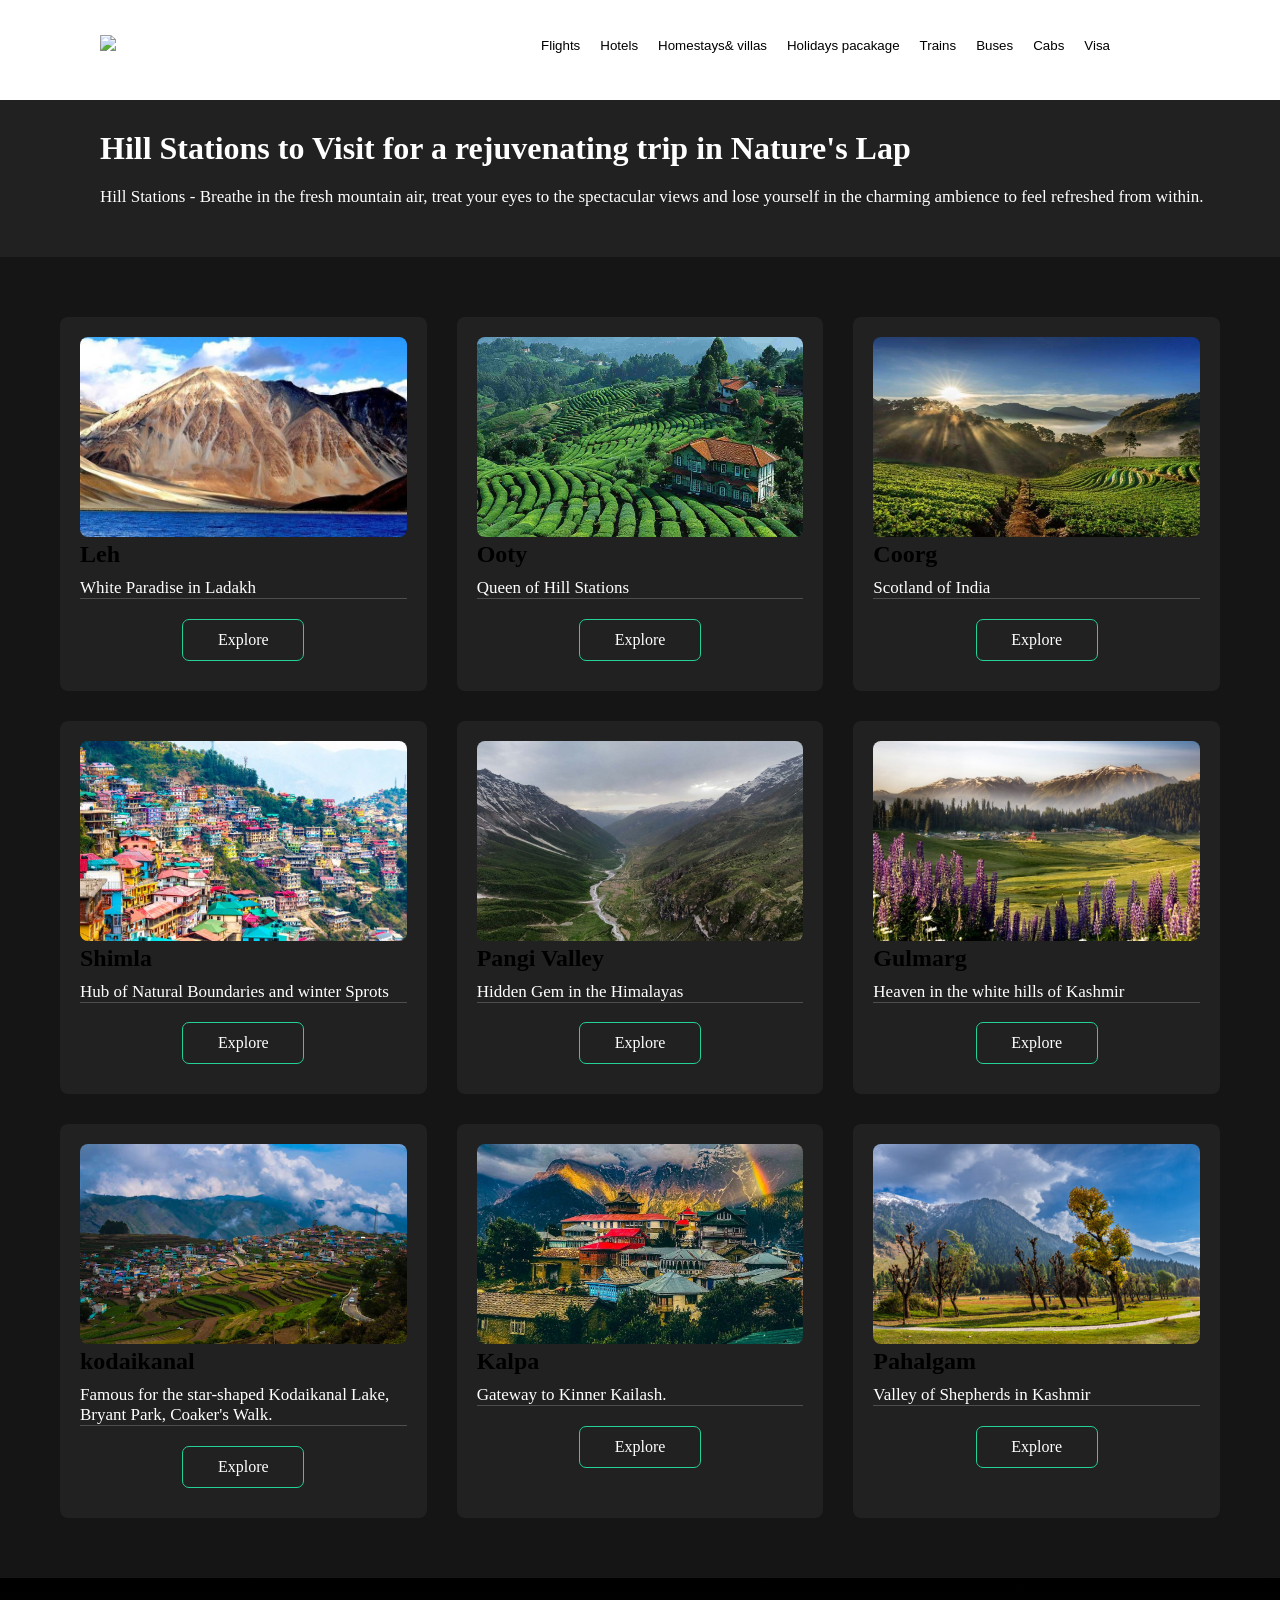
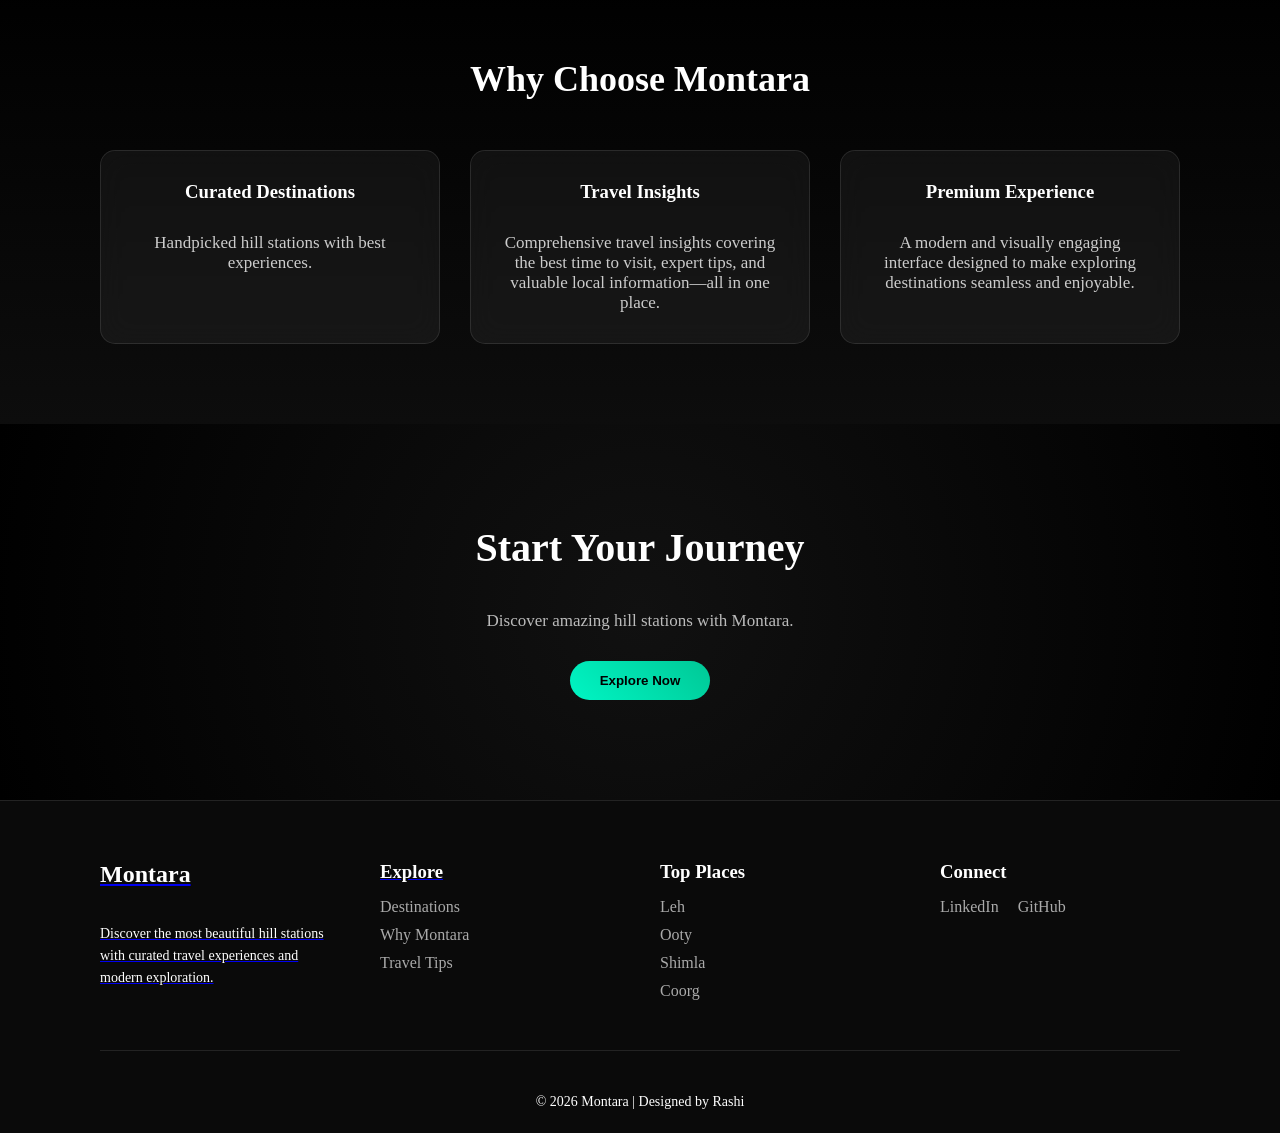
==== commit 83ba9847: "pahalgam" ====
--- a/index.html
+++ b/index.html
@@ -102,9 +102,9 @@
      <div class="Cards">
       <img src="Images/pahalgam.jpg" />
       <h1>Pahalgam</h1>
-      <p class="shortPara">White Paradise in Ladakh</p>
+      <p class="shortPara">Valley of Shepherds in Kashmir</p>
       <div class="seperation"></div>
-      <a href="leh.html" class="Explore">Explore</a>
+      <a href="pahalgam.html" class="Explore">Explore</a>
     </div>
   </section>
   <section class="why" id="montara">
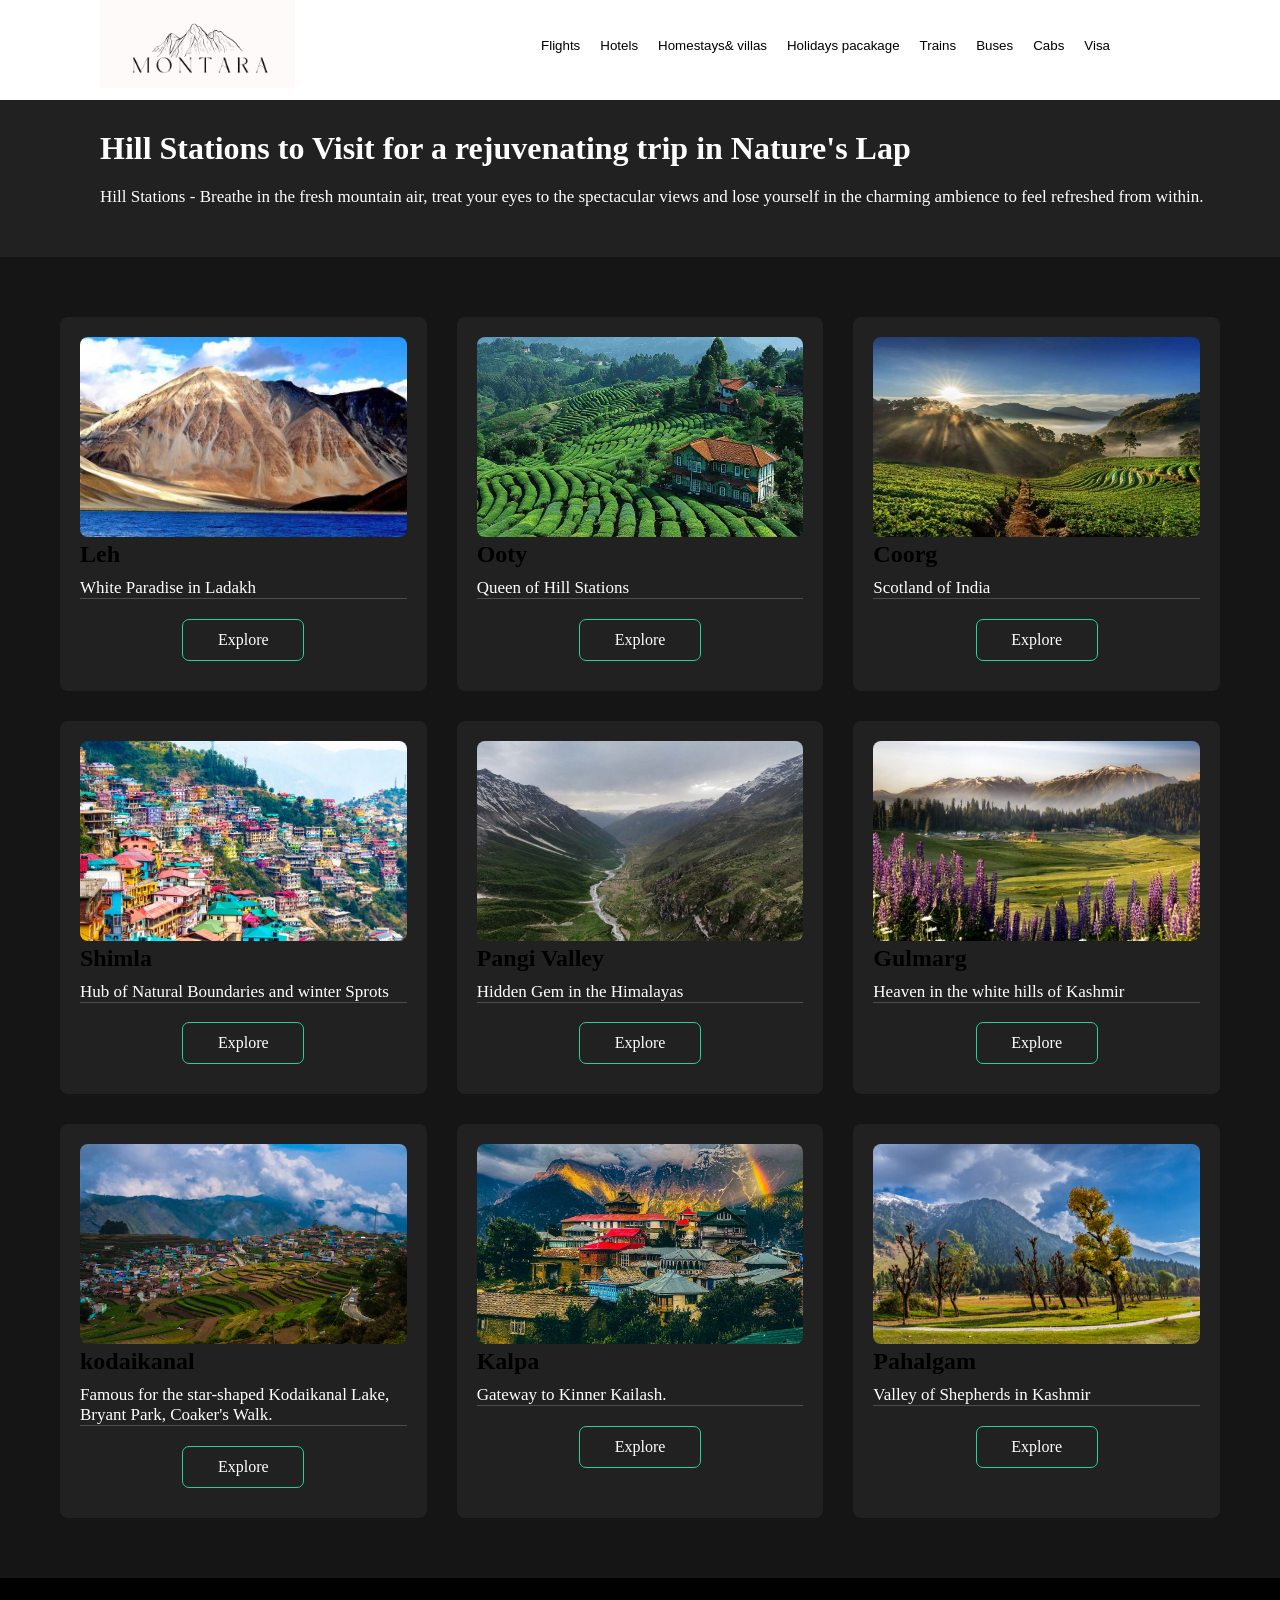
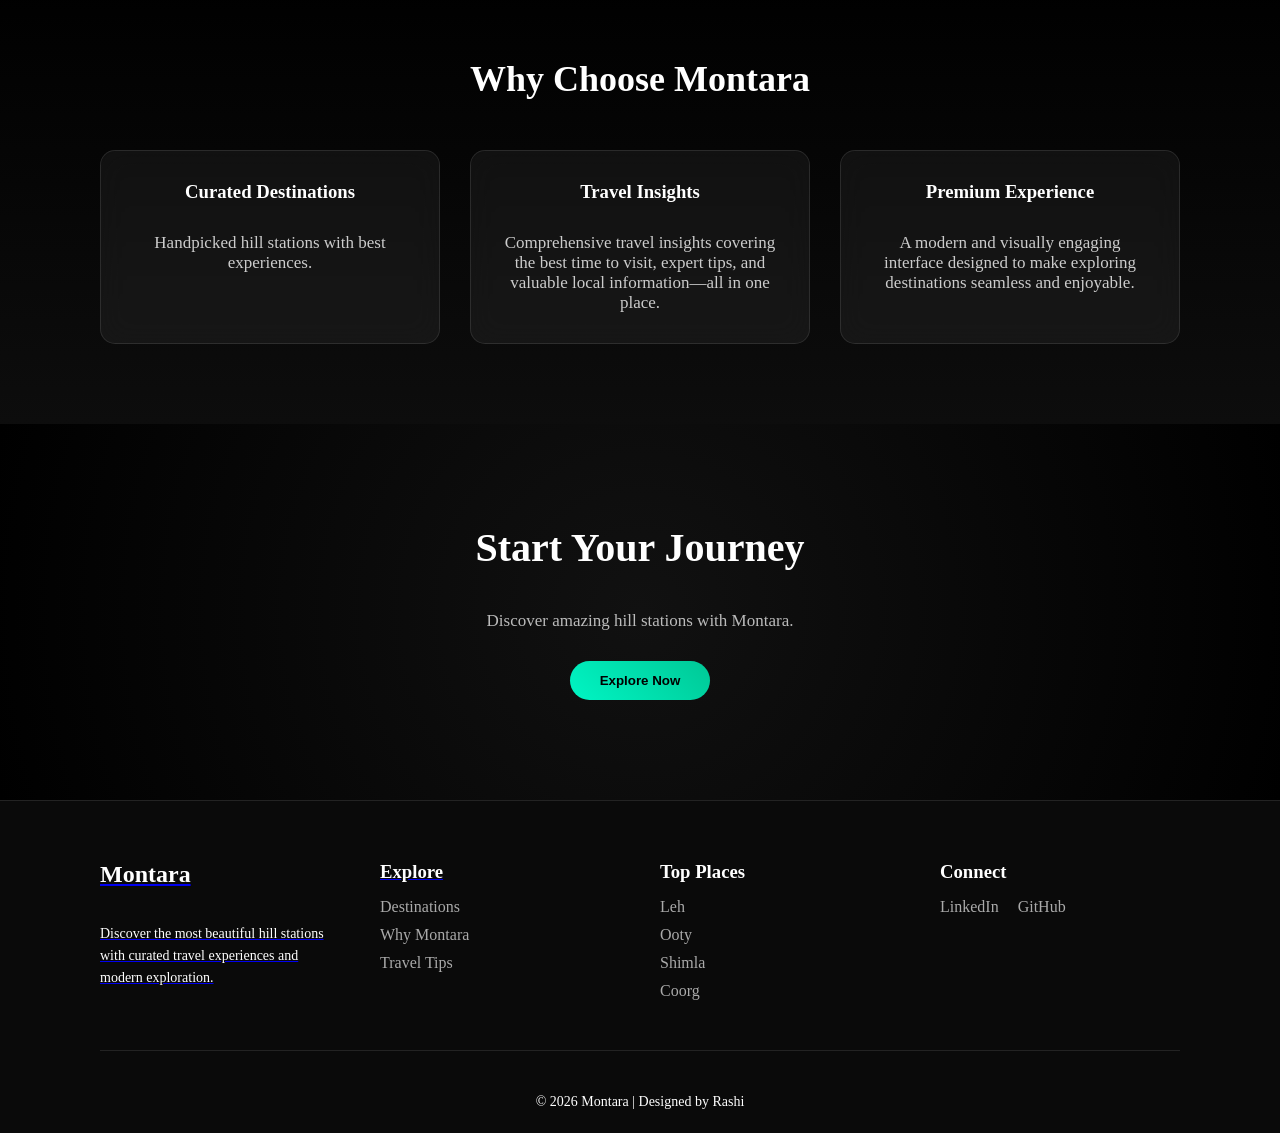
==== commit 29780632: "logo added" ====
--- a/index.html
+++ b/index.html
@@ -12,7 +12,7 @@
   <header>
     <div class="box">
       <nav>
-        <span><img width="195px" src="images/Montara.png" /></span>
+        <span><img width="195px" src="Images/Montara.png" /></span>
         <div>
           <button class="headerButtons">Flights</button>
           <button class="headerButtons">Hotels</button>
--- a/style.css
+++ b/style.css
@@ -115,7 +115,6 @@
   gap: 30px;
 }
 
-/* GLASS CARD */
 .why-card {
   background: rgba(255, 255, 255, 0.05);
   backdrop-filter: blur(15px);
@@ -168,7 +167,7 @@
 
 .cta button:hover {
   transform: scale(1.1);
-  box-shadow:  rgba(0,245,196,0.4);
+  box-shadow: 0 0 20px rgba(0, 245, 196, 0.4); 
 }
 
 .footer {
